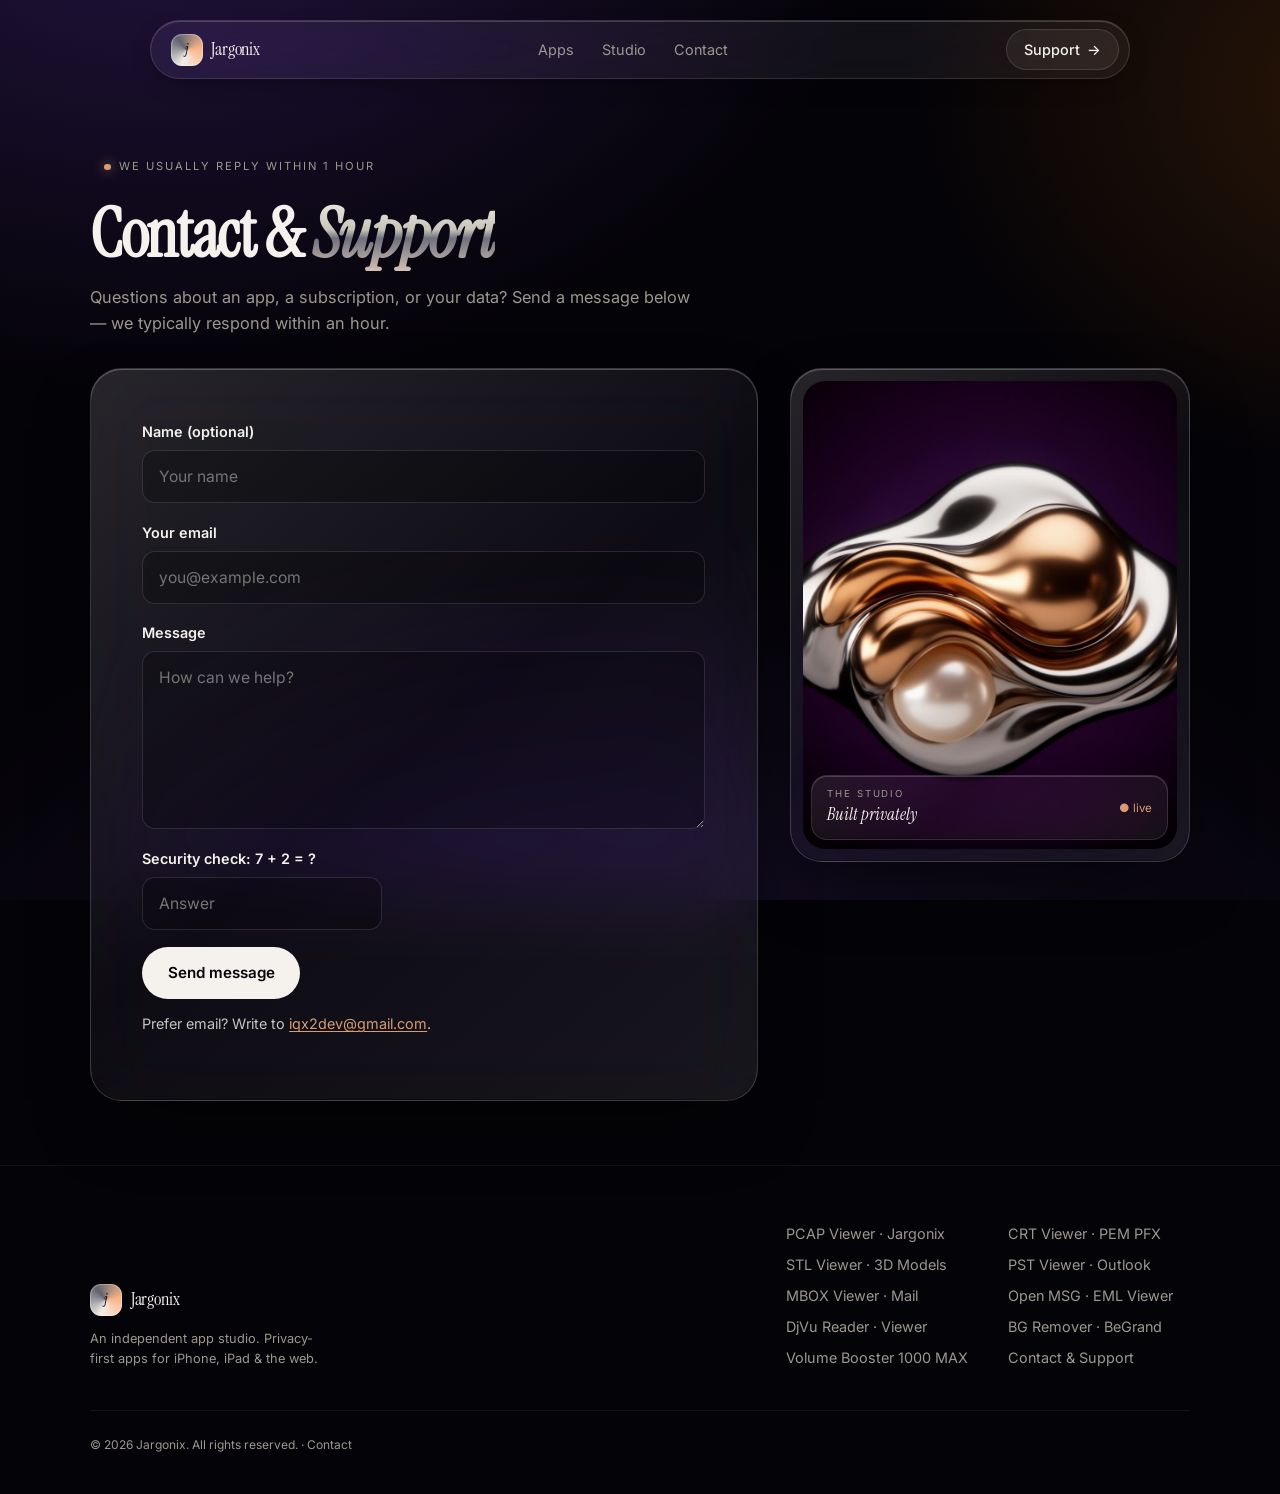
==== contact/index.html @ fec2a7f4 "Rebrand to Jargonix, /contact route, PCAP first, hero+contact visuals, hide email" ====
<!doctype html>
<html lang="en">
<head>
<meta charset="utf-8">
<meta name="viewport" content="width=device-width, initial-scale=1">
<title>Contact & Support — Jargonix</title>
<meta name="description" content="Get in touch with Jargonix for support, questions or feedback about any of our apps.">
<meta name="robots" content="noindex, noarchive, nofollow">
<link rel="preconnect" href="https://fonts.googleapis.com">
<link rel="preconnect" href="https://fonts.gstatic.com" crossorigin>
<link rel="stylesheet" href="https://fonts.googleapis.com/css2?family=Instrument+Serif:ital@0;1&family=Inter:wght@300;400;500;600;700&display=swap">
<link rel="stylesheet" href="/assets/style.css">
</head>
<body>
<div class="bg-ribbon" aria-hidden="true"></div><header class="nav"><div class="nav-inner glass-pill">
<a class="brand" href="/"><span class="brand-mark"><span>j</span></span><span class="brand-name">Jargonix</span></a>
<ul class="nav-links">
<li><a href="/#apps">Apps</a></li>
<li><a href="/#studio">Studio</a></li>
<li><a href="/contact/">Contact</a></li>
</ul>
<a class="nav-cta" href="/contact/">Support <span aria-hidden>→</span></a>
</div></header>
<main class="wrap">
<section class="page-hero">
<div class="eyebrow"><span class="dot"></span> We usually reply within 1 hour</div>
<h1 class="page-title">Contact &amp; <span class="text-chrome italic">Support</span></h1>
<p class="page-sub">Questions about an app, a subscription, or your data? Send a message below — we typically respond within an hour.</p>
</section>
<section class="contact-grid">
<div class="content glass-strong contact-form-card">
<form id="cform">
<div class="field"><label for="name">Name (optional)</label><input id="name" name="name" type="text" placeholder="Your name"></div>
<div class="field"><label for="email">Your email</label><input id="email" name="email" type="email" required placeholder="you@example.com"></div>
<div class="field"><label for="message">Message</label><textarea id="message" name="message" rows="6" required placeholder="How can we help?"></textarea></div>
<div class="field" style="max-width:240px"><label for="captcha">Security check: 7 + 2 = ?</label><input id="captcha" name="captcha" type="number" required placeholder="Answer"></div>
<button class="btn-solid" id="cbtn" type="submit">Send message</button>
<div class="form-status" id="cstatus"></div>
</form>
<p class="contact-alt">Prefer email? Write to <span id="email-slot">our team</span>.</p>
</div>
<aside class="contact-visual hero-right">
<div class="hero-frame glass-strong">
<img src="/assets/img/hero-chrome.jpg" alt="Liquid chrome sculpture" width="1280" height="1536" loading="eager">
<div class="hero-frame-label glass">
<div><div class="mini">The studio</div><div class="ser">Built privately</div></div>
<div class="live">● live</div>
</div>
</div>
</aside>
</section>
</main><footer class="footer"><div class="wrap">
<div class="footer-top">
<div>
<a class="brand" href="/"><span class="brand-mark"><span>j</span></span><span class="brand-name">Jargonix</span></a>
<p>An independent app studio. Privacy-first apps for iPhone, iPad & the web.</p>
</div>
<nav class="footer-links">
<a href="/pcap-file-viewer-reader/">PCAP Viewer · Jargonix</a>
<a href="/crt-viewer-pem-cer-reader/">CRT Viewer · PEM PFX</a>
<a href="/stl-viewer-model-file-reader/">STL Viewer · 3D Models</a>
<a href="/pst-viewer-reader/">PST Viewer · Outlook</a>
<a href="/mbox-viewer-reader/">MBOX Viewer · Mail</a>
<a href="/open-msg-eml-viewer-reader/">Open MSG · EML Viewer</a>
<a href="/djvu-reader-viewer/">DjVu Reader · Viewer</a>
<a href="/photoprep-passport-white-bg/">BG Remover · BeGrand</a>
<a href="/volume-booster-1000-max/">Volume Booster 1000 MAX</a>
<a href="/contact/">Contact &amp; Support</a>
</nav>
</div>
<div class="footer-copy">© 2026 Jargonix. All rights reserved. · <a href="/contact/">Contact</a></div>
</div></footer>
<script>
var WORKER_URL = "";
// e-posta HTML'de yok; parçalardan JS ile kuruluyor (spam/scraper koruması)
var ADDR = "iqx2dev" + String.fromCharCode(64) + "gmail.com";
var slot = document.getElementById('email-slot');
if (slot) slot.innerHTML = '<a href="mailto:'+ADDR+'">'+ADDR+'</a>';

var f = document.getElementById('cform');
var st = document.getElementById('cstatus');
var btn = document.getElementById('cbtn');
function mailtoFallback(name, email, msg){
  window.location.href = 'mailto:'+ADDR+'?subject='+encodeURIComponent('Jargonix support — '+email)
    +'&body='+encodeURIComponent(msg+'\n\nFrom: '+name+' <'+email+'>');
}
f.addEventListener('submit', async function(e){
  e.preventDefault();
  st.className = 'form-status';
  if (document.getElementById('captcha').value.trim() !== '9') {
    st.className='form-status err'; st.textContent='Security check failed. 7 + 2 = 9.'; return;
  }
  var name = document.getElementById('name').value || '—';
  var email = document.getElementById('email').value;
  var msg = document.getElementById('message').value;
  var text = '📩 Jargonix contact\n\nName: '+name+'\nEmail: '+email+'\n\n'+msg;
  btn.disabled = true; var old = btn.textContent; btn.textContent = 'Sending…';
  try {
    if (!WORKER_URL) throw new Error('no-worker');
    var r = await fetch(WORKER_URL, { method:'POST', headers:{'Content-Type':'application/json'},
      body: JSON.stringify({ name:name, email:email, message:msg }) });
    var j = await r.json();
    if (!j.ok) throw new Error('relay');
    st.className='form-status ok'; st.textContent='Thanks! Your message has been sent.'; f.reset();
  } catch (err) {
    mailtoFallback(name, email, msg);
    st.className='form-status ok'; st.textContent='Opening your email app…';
  } finally { btn.disabled = false; btn.textContent = old; }
});
</script>
</body></html>
---- assets/style.css ----
/* ==========================================================================
   Apperium — Liquid Chrome design system (static port of the React/Tailwind theme)
   Obsidian base · pearl chrome · bronze warmth · deep violet undertone.
   ========================================================================== */

:root {
  --background: oklch(0.14 0.018 295);
  --foreground: oklch(0.96 0.005 90);
  --card: oklch(0.18 0.02 295);
  --muted-foreground: oklch(0.68 0.015 90);
  --bronze: oklch(0.74 0.09 55);
  --pearl: oklch(0.96 0.008 80);
  --chrome: oklch(0.9 0.012 90);
  --border: oklch(1 0 0 / 10%);
  --radius: 1.25rem;

  --font-serif: "Instrument Serif", ui-serif, Georgia, serif;
  --font-sans: "Inter", ui-sans-serif, system-ui, sans-serif;
}

* { box-sizing: border-box; border-color: var(--border); }

html, body {
  margin: 0;
  padding: 0;
  background:
    radial-gradient(1200px 800px at 12% -10%, oklch(0.32 0.12 295 / 0.55), transparent 60%),
    radial-gradient(900px 700px at 110% 10%, oklch(0.42 0.1 55 / 0.35), transparent 55%),
    radial-gradient(1400px 900px at 50% 120%, oklch(0.28 0.09 295 / 0.5), transparent 60%),
    oklch(0.1 0.018 295);
  background-attachment: fixed;
  color: var(--foreground);
  font-family: var(--font-sans);
  -webkit-font-smoothing: antialiased;
  font-size: 16px;
  line-height: 1.6;
  scroll-behavior: smooth;
}

::selection { background: oklch(0.74 0.09 55 / 0.4); color: oklch(0.98 0 0); }

a { color: inherit; text-decoration: none; }

/* ---------- Glass utilities ---------- */
.glass {
  background: linear-gradient(135deg, oklch(1 0 0 / 0.09), oklch(1 0 0 / 0.03) 40%, oklch(1 0 0 / 0.06));
  backdrop-filter: blur(28px) saturate(180%);
  -webkit-backdrop-filter: blur(28px) saturate(180%);
  border: 1px solid oklch(1 0 0 / 0.12);
  box-shadow: inset 0 1px 0 oklch(1 0 0 / 0.18), inset 0 -1px 0 oklch(0 0 0 / 0.25), 0 20px 60px -20px oklch(0 0 0 / 0.6);
}
.glass-strong {
  background: linear-gradient(140deg, oklch(1 0 0 / 0.14), oklch(1 0 0 / 0.04) 50%, oklch(1 0 0 / 0.08));
  backdrop-filter: blur(40px) saturate(200%);
  -webkit-backdrop-filter: blur(40px) saturate(200%);
  border: 1px solid oklch(1 0 0 / 0.16);
  box-shadow: inset 0 1px 0 oklch(1 0 0 / 0.25), inset 0 -1px 0 oklch(0 0 0 / 0.3), 0 30px 80px -30px oklch(0 0 0 / 0.7);
}
.glass-pill {
  background: oklch(1 0 0 / 0.06);
  backdrop-filter: blur(20px) saturate(160%);
  -webkit-backdrop-filter: blur(20px) saturate(160%);
  border: 1px solid oklch(1 0 0 / 0.12);
  box-shadow: inset 0 1px 0 oklch(1 0 0 / 0.18), 0 8px 24px -10px oklch(0 0 0 / 0.5);
}

.text-chrome {
  background: linear-gradient(180deg, oklch(0.98 0.005 80) 0%, oklch(0.82 0.015 90) 45%, oklch(0.55 0.02 280) 55%, oklch(0.88 0.04 60) 100%);
  -webkit-background-clip: text; background-clip: text; color: transparent;
}
.text-bronze {
  background: linear-gradient(180deg, oklch(0.85 0.1 60), oklch(0.62 0.11 45));
  -webkit-background-clip: text; background-clip: text; color: transparent;
}
.serif { font-family: var(--font-serif); }
.italic { font-style: italic; }

/* ---------- Layout ---------- */
.wrap { width: min(92%, 1100px); margin: 0 auto; }
.narrow { width: min(92%, 820px); margin: 0 auto; }

/* ---------- Nav ---------- */
.nav {
  position: fixed; left: 50%; top: 1.25rem; transform: translateX(-50%);
  z-index: 50; width: min(92%, 980px);
}
.nav-inner {
  display: flex; align-items: center; justify-content: space-between;
  border-radius: 999px; padding: 0.5rem 0.6rem 0.5rem 1.25rem;
}
.brand { display: flex; align-items: center; gap: 0.55rem; }
.brand-mark {
  width: 2rem; height: 2rem; border-radius: 0.7rem; display: inline-flex;
  align-items: center; justify-content: center; position: relative; overflow: hidden;
  background: conic-gradient(from 200deg at 50% 50%, oklch(0.95 0.01 80), oklch(0.5 0.02 280), oklch(0.82 0.1 55), oklch(0.95 0.01 80));
  box-shadow: inset 0 0 0 1px oklch(1 0 0 / 0.3);
}
.brand-mark span { font-family: var(--font-serif); font-style: italic; font-size: 0.85rem; color: oklch(0.15 0.02 295); }
.brand-name { font-family: var(--font-serif); font-size: 1.15rem; letter-spacing: -0.01em; color: var(--pearl); }
.nav-links { display: none; gap: 1.75rem; list-style: none; margin: 0; padding: 0; font-size: 0.9rem; color: var(--muted-foreground); }
.nav-links a:hover { color: var(--pearl); }
.nav-cta {
  display: inline-flex; align-items: center; gap: 0.4rem; border-radius: 999px;
  padding: 0.5rem 1.1rem; font-size: 0.9rem; font-weight: 500; color: var(--pearl);
  background: oklch(1 0 0 / 0.06); border: 1px solid oklch(1 0 0 / 0.12);
}
.nav-cta:hover { background: oklch(1 0 0 / 0.12); }
@media (min-width: 768px) { .nav-links { display: flex; } }

/* ---------- Page hero (legal/app pages) ---------- */
.page-hero { padding: 9.5rem 0 2rem; }
.eyebrow {
  display: inline-flex; align-items: center; gap: 0.5rem; border-radius: 999px;
  padding: 0.35rem 0.9rem; font-size: 0.7rem; text-transform: uppercase; letter-spacing: 0.18em;
  color: var(--muted-foreground);
}
.eyebrow .dot { width: 0.4rem; height: 0.4rem; border-radius: 999px; background: var(--bronze); box-shadow: 0 0 12px oklch(0.74 0.09 55 / 0.8); }
.page-title { font-family: var(--font-serif); font-size: clamp(2.4rem, 6vw, 4.2rem); line-height: 1.0; letter-spacing: -0.02em; color: var(--pearl); margin: 1.2rem 0 0; }
.page-sub { max-width: 60ch; color: var(--muted-foreground); margin: 1rem 0 0; font-size: 1.02rem; }

/* ---------- Content card (legal text) ---------- */
.content { border-radius: 2rem; padding: clamp(1.5rem, 4vw, 3.25rem); margin: 1.5rem 0 4rem; }
.content > *:first-child { margin-top: 0; }
.content h1 { font-family: var(--font-serif); font-size: 2rem; color: var(--pearl); letter-spacing: -0.01em; margin: 2.6rem 0 1rem; line-height: 1.15; }
.content h2 { font-family: var(--font-serif); font-size: 1.6rem; color: var(--pearl); margin: 2.4rem 0 0.9rem; padding-top: 1.6rem; border-top: 1px solid oklch(1 0 0 / 0.08); line-height: 1.2; }
.content h2:first-of-type { border-top: none; padding-top: 0; }
.content h3 { font-family: var(--font-serif); font-size: 1.28rem; color: var(--chrome); margin: 1.8rem 0 0.6rem; }
.content h4 { font-size: 0.95rem; font-weight: 600; color: var(--bronze); text-transform: uppercase; letter-spacing: 0.06em; margin: 1.4rem 0 0.5rem; }
.content h1 a, .content h2 a, .content h3 a { color: inherit; }
.content p { color: oklch(0.82 0.01 90); margin: 0.85rem 0; }
.content a { color: var(--bronze); text-decoration: underline; text-underline-offset: 2px; }
.content a:hover { color: var(--pearl); }
.content ul, .content ol { color: oklch(0.82 0.01 90); padding-left: 1.3rem; margin: 0.85rem 0; }
.content li { margin: 0.4rem 0; }
.content li::marker { color: var(--bronze); }
.content strong, .content b { color: var(--pearl); font-weight: 600; }
.content hr { border: none; height: 1px; background: linear-gradient(90deg, transparent, oklch(1 0 0 / 0.18), transparent); margin: 2.5rem 0; }
.content blockquote { border-left: 3px solid var(--bronze); margin: 1.4rem 0; padding: 0.4rem 0 0.4rem 1.2rem; color: oklch(0.78 0.01 90); }
.content blockquote h2 { border-top: none; padding-top: 0; }
.content img { max-width: 100%; height: auto; border-radius: 1rem; border: 1px solid oklch(1 0 0 / 0.12); margin: 1.4rem 0; box-shadow: 0 18px 40px -18px oklch(0 0 0 / 0.6); }
.content code { background: oklch(1 0 0 / 0.08); border-radius: 0.4rem; padding: 0.1rem 0.4rem; font-size: 0.9em; }

/* ---------- Homepage ---------- */
.home-hero { padding: 11rem 0 3rem; text-align: left; }
.home-hero h1 { font-family: var(--font-serif); font-size: clamp(3rem, 8vw, 6rem); line-height: 0.95; letter-spacing: -0.02em; margin: 1.4rem 0 0; }
.home-hero h1 .l1 { display: block; color: var(--pearl); }
.home-hero h1 .l2 { display: block; font-style: italic; }
.home-hero p { max-width: 52ch; color: var(--muted-foreground); margin: 1.4rem 0 0; font-size: 1.05rem; }

.section-label { display: flex; align-items: center; gap: 0.75rem; font-size: 0.72rem; text-transform: uppercase; letter-spacing: 0.22em; color: var(--muted-foreground); }
.section-label .idx { color: var(--bronze); }
.section-label .line { height: 1px; width: 2.5rem; background: linear-gradient(90deg, oklch(1 0 0 / 0.3), transparent); }

.apps { padding: 2rem 0 5rem; }
.apps h2 { font-family: var(--font-serif); font-size: clamp(2rem,4vw,3rem); color: var(--pearl); letter-spacing: -0.01em; margin: 1.4rem 0 0; max-width: 18ch; line-height: 1.0; }
.app-grid { display: grid; grid-template-columns: 1fr; gap: 1.25rem; margin-top: 2.5rem; }
@media (min-width: 640px) { .app-grid { grid-template-columns: 1fr 1fr; } }
@media (min-width: 1000px) { .app-grid { grid-template-columns: 1fr 1fr 1fr; } }

.app-card { border-radius: 1.5rem; padding: 1.4rem; display: flex; flex-direction: column; transition: transform 0.4s ease; }
.app-card:hover { transform: translateY(-4px); }
.app-thumb { aspect-ratio: 16/10; border-radius: 1rem; position: relative; overflow: hidden; border: 1px solid oklch(1 0 0 / 0.2); display: flex; align-items: flex-end; padding: 0.8rem; }
.app-thumb .cat { font-size: 0.62rem; text-transform: uppercase; letter-spacing: 0.16em; color: var(--pearl); background: oklch(0 0 0 / 0.35); padding: 0.25rem 0.6rem; border-radius: 999px; backdrop-filter: blur(8px); }
.app-card h3 { font-family: var(--font-serif); font-size: 1.55rem; color: var(--pearl); margin: 1rem 0 0; line-height: 1.05; }
.app-card .tag { color: var(--muted-foreground); font-size: 0.9rem; margin: 0.4rem 0 0; flex: 1; }
.app-actions { display: flex; flex-wrap: wrap; gap: 0.5rem; margin-top: 1.1rem; }
.btn-line { display: inline-flex; align-items: center; gap: 0.4rem; border-radius: 999px; border: 1px solid oklch(1 0 0 / 0.12); background: oklch(1 0 0 / 0.05); padding: 0.55rem 0.95rem; font-size: 0.82rem; color: var(--pearl); }
.btn-line:hover { background: oklch(1 0 0 / 0.1); border-color: oklch(1 0 0 / 0.25); }

/* ---------- Contact ---------- */
.field { display: flex; flex-direction: column; gap: 0.45rem; margin-bottom: 1.1rem; }
.field label { font-size: 0.9rem; font-weight: 600; color: var(--pearl); }
.field input, .field textarea {
  background: oklch(0 0 0 / 0.25); border: 1px solid oklch(1 0 0 / 0.12); border-radius: 0.8rem;
  padding: 0.8rem 1rem; color: #fff; font: inherit; font-size: 0.98rem;
}
.field input:focus, .field textarea:focus { outline: none; border-color: var(--bronze); box-shadow: 0 0 0 3px oklch(0.74 0.09 55 / 0.18); }
.btn-solid { display: inline-flex; align-items: center; justify-content: center; gap: 0.5rem; border: none; cursor: pointer; border-radius: 999px; background: var(--pearl); color: oklch(0.12 0.02 295); padding: 0.85rem 1.6rem; font: inherit; font-weight: 600; font-size: 0.95rem; transition: transform 0.2s ease; }
.btn-solid:hover { transform: translateY(-2px); }
.btn-solid:disabled { opacity: 0.6; cursor: not-allowed; transform: none; }
.form-status { margin-top: 1rem; padding: 0.85rem 1rem; border-radius: 0.8rem; font-size: 0.9rem; display: none; }
.form-status.ok { display: block; background: oklch(0.74 0.12 150 / 0.15); color: oklch(0.85 0.12 150); border: 1px solid oklch(0.74 0.12 150 / 0.3); }
.form-status.err { display: block; background: oklch(0.62 0.22 25 / 0.15); color: oklch(0.78 0.18 25); border: 1px solid oklch(0.62 0.22 25 / 0.3); }
.support-row { display: flex; flex-wrap: wrap; gap: 0.75rem; margin: 1.5rem 0 0; }

/* ---------- Background ribbon (faint liquid-chrome) ---------- */
.bg-ribbon {
  position: fixed; inset: 0; z-index: -1; pointer-events: none; opacity: 0.35;
  background-image: url("/assets/img/chrome-ribbon.jpg"); background-size: cover; background-position: center;
  -webkit-mask-image: radial-gradient(ellipse 85% 60% at 50% 28%, #000 28%, transparent 74%);
  mask-image: radial-gradient(ellipse 85% 60% at 50% 28%, #000 28%, transparent 74%);
}

/* ---------- Hero with side visual ---------- */
.hero-grid { display: grid; grid-template-columns: 1fr; gap: 2.5rem; align-items: center; }
@media (min-width: 980px) { .hero-grid { grid-template-columns: 1.1fr 0.9fr; gap: 3rem; } }
.hero-left h1 { font-family: var(--font-serif); font-size: clamp(3rem, 8vw, 6rem); line-height: 0.95; letter-spacing: -0.02em; margin: 1.3rem 0 0; }
.hero-left h1 .l1 { display: block; color: var(--pearl); }
.hero-left h1 .l2 { display: block; font-style: italic; }
.hero-left p { max-width: 48ch; color: var(--muted-foreground); margin: 1.3rem 0 0; font-size: 1.04rem; }

.hero-right { position: relative; }
.hero-frame { border-radius: 2rem; padding: 0.75rem; position: relative; max-width: 460px; margin: 0 auto; }
.hero-frame > img { display: block; width: 100%; height: auto; aspect-ratio: 5/6; object-fit: cover; border-radius: 1.4rem; }
.hero-frame-label { position: absolute; left: 1.3rem; right: 1.3rem; bottom: 1.3rem; display: flex; align-items: center; justify-content: space-between; border-radius: 1rem; padding: 0.65rem 0.95rem; }
.hero-frame-label .mini { font-size: 0.6rem; text-transform: uppercase; letter-spacing: 0.2em; color: var(--muted-foreground); }
.hero-frame-label .ser { font-family: var(--font-serif); font-style: italic; color: var(--pearl); font-size: 1.05rem; }
.hero-frame-label .live { color: var(--bronze); font-size: 0.72rem; }
.hero-float { position: absolute; right: -0.4rem; bottom: -0.9rem; border-radius: 1rem; padding: 0.6rem 0.95rem; }
.hero-float .mini { font-size: 0.6rem; text-transform: uppercase; letter-spacing: 0.2em; color: var(--muted-foreground); }
.hero-float .ser2 { margin-top: 0.15rem; font-size: 0.95rem; color: var(--pearl); }
@media (max-width: 980px) { .hero-float { display: none; } }

@keyframes float-slow { 0%,100% { transform: translate3d(0,0,0) rotate(0deg); } 50% { transform: translate3d(0,-16px,0) rotate(2deg); } }
.animate-float { animation: float-slow 12s ease-in-out infinite; }

/* ---------- Contact two-column ---------- */
.contact-grid { display: grid; grid-template-columns: 1fr; gap: 2rem; align-items: start; margin-bottom: 4rem; }
@media (min-width: 980px) { .contact-grid { grid-template-columns: 1.25fr 0.75fr; } }
.contact-form-card { max-width: none; margin: 0; }
.contact-alt { color: var(--muted-foreground); font-size: 0.9rem; margin: 1.4rem 0 0; }
.contact-alt a { color: var(--bronze); text-decoration: underline; text-underline-offset: 2px; }
.contact-visual .hero-frame > img { aspect-ratio: 4/5; }

/* ---------- Footer ---------- */
.footer { border-top: 1px solid oklch(1 0 0 / 0.06); padding: 3.5rem 0 2.5rem; margin-top: 2rem; }
.footer-top { display: flex; flex-direction: column; gap: 2rem; justify-content: space-between; }
@media (min-width: 640px) { .footer-top { flex-direction: row; align-items: flex-end; } }
.footer p { color: var(--muted-foreground); font-size: 0.8rem; max-width: 30ch; margin: 0.8rem 0 0; }
.footer-links { display: grid; grid-template-columns: 1fr 1fr; gap: 0.5rem 2.5rem; font-size: 0.9rem; color: var(--muted-foreground); }
.footer-links a:hover { color: var(--pearl); }
.footer-copy { color: var(--muted-foreground); font-size: 0.75rem; border-top: 1px solid oklch(1 0 0 / 0.06); margin-top: 2.5rem; padding-top: 1.5rem; }
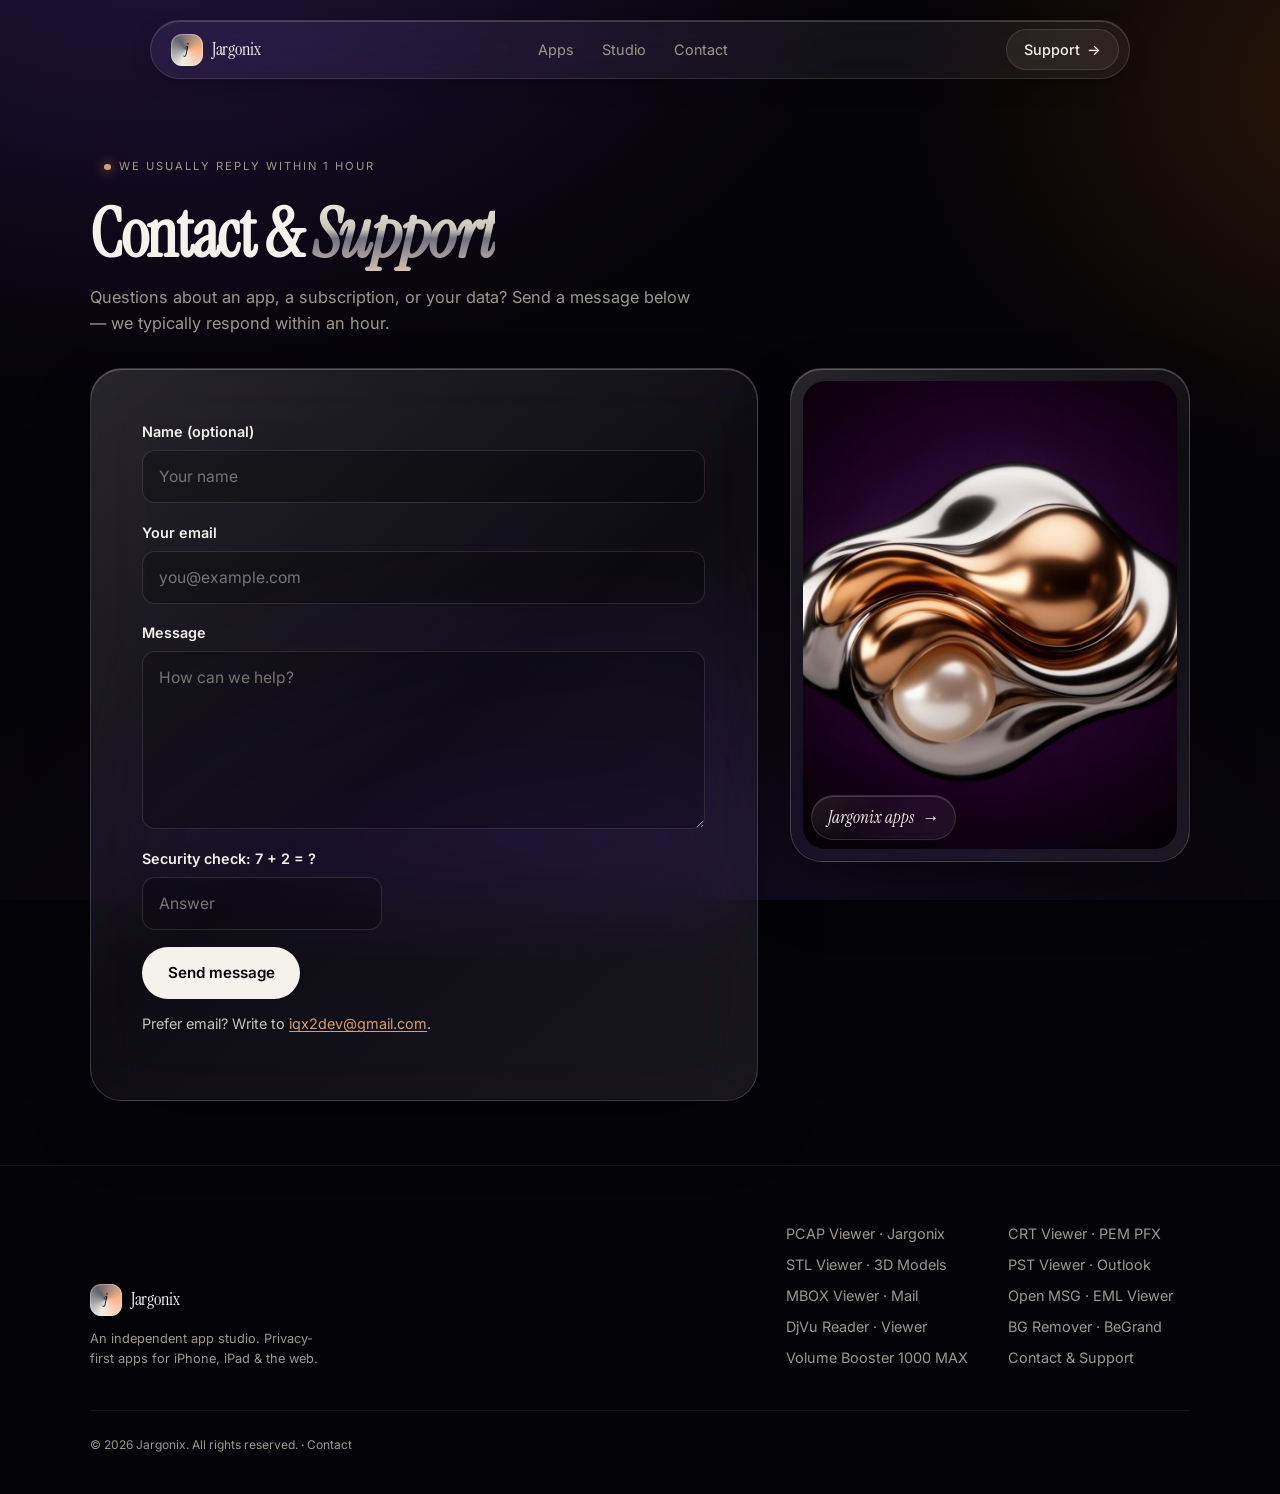
==== commit 475f915d: "App Store links for all apps, clickable card titles (no thumbs), Jargonix PCAP hero tag, Telegram vi" ====
--- a/contact/index.html
+++ b/contact/index.html
@@ -42,10 +42,7 @@
 <aside class="contact-visual hero-right">
 <div class="hero-frame glass-strong">
 <img src="/assets/img/hero-chrome.jpg" alt="Liquid chrome sculpture" width="1280" height="1536" loading="eager">
-<div class="hero-frame-label glass">
-<div><div class="mini">The studio</div><div class="ser">Built privately</div></div>
-<div class="live">● live</div>
-</div>
+<a class="hero-frame-tag glass" href="/">Jargonix apps <span aria-hidden>→</span></a>
 </div>
 </aside>
 </section>
@@ -71,8 +68,7 @@
 <div class="footer-copy">© 2026 Jargonix. All rights reserved. · <a href="/contact/">Contact</a></div>
 </div></footer>
 <script>
-var WORKER_URL = "";
-// e-posta HTML'de yok; parçalardan JS ile kuruluyor (spam/scraper koruması)
+var WORKER_URL = "https://jargonix-contact.austaustoronyo.workers.dev";
 var ADDR = "iqx2dev" + String.fromCharCode(64) + "gmail.com";
 var slot = document.getElementById('email-slot');
 if (slot) slot.innerHTML = '<a href="mailto:'+ADDR+'">'+ADDR+'</a>';
@@ -93,7 +89,6 @@
   var name = document.getElementById('name').value || '—';
   var email = document.getElementById('email').value;
   var msg = document.getElementById('message').value;
-  var text = '📩 Jargonix contact\n\nName: '+name+'\nEmail: '+email+'\n\n'+msg;
   btn.disabled = true; var old = btn.textContent; btn.textContent = 'Sending…';
   try {
     if (!WORKER_URL) throw new Error('no-worker');
@@ -101,7 +96,7 @@
       body: JSON.stringify({ name:name, email:email, message:msg }) });
     var j = await r.json();
     if (!j.ok) throw new Error('relay');
-    st.className='form-status ok'; st.textContent='Thanks! Your message has been sent.'; f.reset();
+    st.className='form-status ok'; st.textContent='Thanks! Your message has been sent. We usually reply within an hour.'; f.reset();
   } catch (err) {
     mailtoFallback(name, email, msg);
     st.className='form-status ok'; st.textContent='Opening your email app…';
--- a/assets/style.css
+++ b/assets/style.css
@@ -222,6 +222,16 @@
 .contact-alt a { color: var(--bronze); text-decoration: underline; text-underline-offset: 2px; }
 .contact-visual .hero-frame > img { aspect-ratio: 4/5; }
 
+/* ---------- Hero frame tag (clickable label) ---------- */
+.hero-frame-tag { position: absolute; left: 1.3rem; bottom: 1.3rem; display: inline-flex; align-items: center; gap: 0.45rem; border-radius: 999px; padding: 0.5rem 1rem; color: var(--pearl); font-family: var(--font-serif); font-style: italic; font-size: 1.08rem; transition: color 0.2s; }
+.hero-frame-tag:hover { color: var(--bronze); }
+
+/* ---------- App cards (no thumbnail, clickable title) ---------- */
+.app-card .app-cat { font-size: 0.66rem; text-transform: uppercase; letter-spacing: 0.18em; color: var(--muted-foreground); }
+.app-card h3 { margin-top: 0.5rem; }
+.app-card h3 a { color: var(--pearl); transition: color 0.2s; }
+.app-card h3 a:hover { color: var(--bronze); }
+
 /* ---------- Footer ---------- */
 .footer { border-top: 1px solid oklch(1 0 0 / 0.06); padding: 3.5rem 0 2.5rem; margin-top: 2rem; }
 .footer-top { display: flex; flex-direction: column; gap: 2rem; justify-content: space-between; }
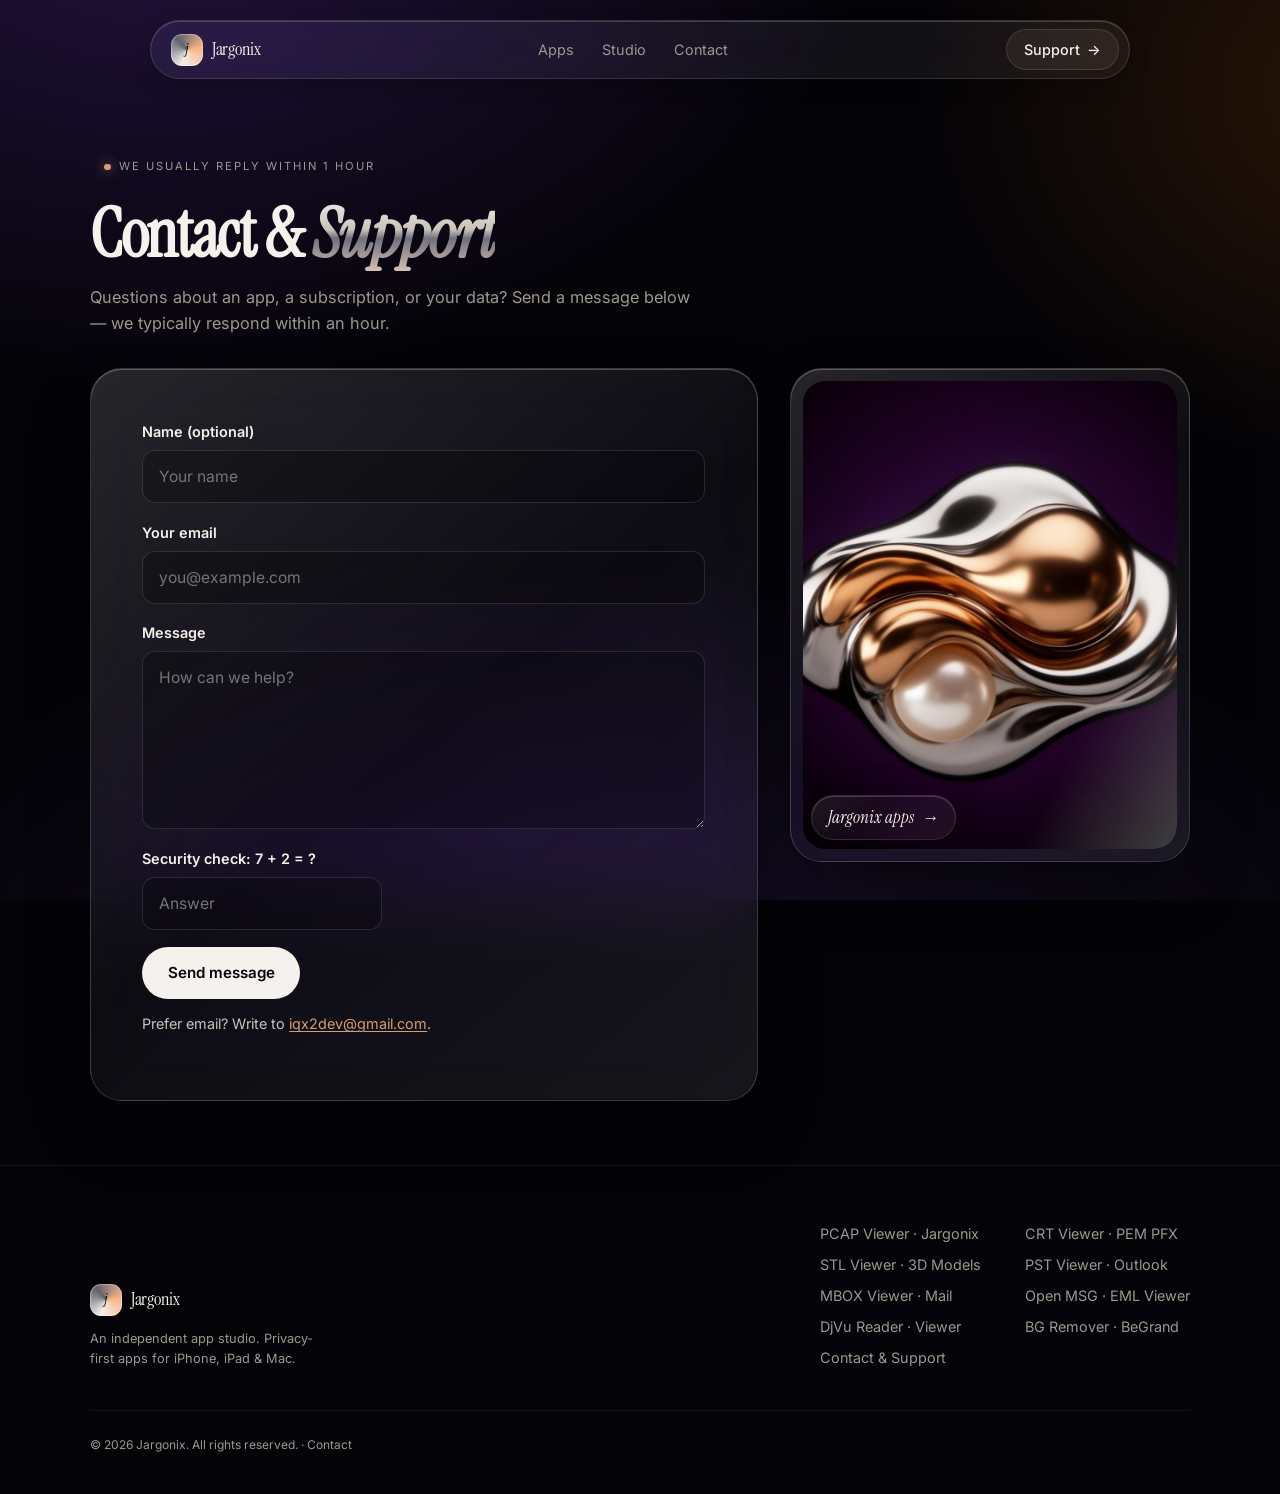
==== commit 9adf1513: "Remove watermarked screenshots, animate hero chrome, iPhone/iPad/Mac wording, drop Chrome extension" ====
--- a/contact/index.html
+++ b/contact/index.html
@@ -40,8 +40,8 @@
 <p class="contact-alt">Prefer email? Write to <span id="email-slot">our team</span>.</p>
 </div>
 <aside class="contact-visual hero-right">
-<div class="hero-frame glass-strong">
-<img src="/assets/img/hero-chrome.jpg" alt="Liquid chrome sculpture" width="1280" height="1536" loading="eager">
+<div class="hero-frame glass-strong animate-float">
+<div class="hero-img-wrap"><img src="/assets/img/hero-chrome.jpg" alt="Liquid chrome sculpture" width="1280" height="1536" loading="eager"><span class="hero-sheen" aria-hidden="true"></span></div>
 <a class="hero-frame-tag glass" href="/">Jargonix apps <span aria-hidden>→</span></a>
 </div>
 </aside>
@@ -50,7 +50,7 @@
 <div class="footer-top">
 <div>
 <a class="brand" href="/"><span class="brand-mark"><span>j</span></span><span class="brand-name">Jargonix</span></a>
-<p>An independent app studio. Privacy-first apps for iPhone, iPad & the web.</p>
+<p>An independent app studio. Privacy-first apps for iPhone, iPad & Mac.</p>
 </div>
 <nav class="footer-links">
 <a href="/pcap-file-viewer-reader/">PCAP Viewer · Jargonix</a>
@@ -61,7 +61,6 @@
 <a href="/open-msg-eml-viewer-reader/">Open MSG · EML Viewer</a>
 <a href="/djvu-reader-viewer/">DjVu Reader · Viewer</a>
 <a href="/photoprep-passport-white-bg/">BG Remover · BeGrand</a>
-<a href="/volume-booster-1000-max/">Volume Booster 1000 MAX</a>
 <a href="/contact/">Contact &amp; Support</a>
 </nav>
 </div>
--- a/assets/style.css
+++ b/assets/style.css
@@ -201,7 +201,12 @@
 
 .hero-right { position: relative; }
 .hero-frame { border-radius: 2rem; padding: 0.75rem; position: relative; max-width: 460px; margin: 0 auto; }
-.hero-frame > img { display: block; width: 100%; height: auto; aspect-ratio: 5/6; object-fit: cover; border-radius: 1.4rem; }
+.hero-img-wrap { position: relative; overflow: hidden; border-radius: 1.4rem; aspect-ratio: 5/6; }
+.hero-img-wrap img { display: block; width: 100%; height: 100%; object-fit: cover; transform-origin: 50% 50%; animation: chrome-drift 26s ease-in-out infinite alternate; will-change: transform; }
+.hero-sheen { position: absolute; inset: 0; pointer-events: none; mix-blend-mode: screen; background: linear-gradient(115deg, transparent 38%, oklch(1 0 0 / 0.22) 50%, transparent 62%); background-size: 250% 100%; animation: chrome-sheen 7.5s linear infinite; }
+@keyframes chrome-drift { 0% { transform: scale(1.05) rotate(0deg); } 100% { transform: scale(1.13) rotate(1.6deg); } }
+@keyframes chrome-sheen { 0% { background-position: 220% 0; } 100% { background-position: -120% 0; } }
+@media (prefers-reduced-motion: reduce) { .animate-float, .hero-img-wrap img, .hero-sheen { animation: none !important; } }
 .hero-frame-label { position: absolute; left: 1.3rem; right: 1.3rem; bottom: 1.3rem; display: flex; align-items: center; justify-content: space-between; border-radius: 1rem; padding: 0.65rem 0.95rem; }
 .hero-frame-label .mini { font-size: 0.6rem; text-transform: uppercase; letter-spacing: 0.2em; color: var(--muted-foreground); }
 .hero-frame-label .ser { font-family: var(--font-serif); font-style: italic; color: var(--pearl); font-size: 1.05rem; }
@@ -220,7 +225,7 @@
 .contact-form-card { max-width: none; margin: 0; }
 .contact-alt { color: var(--muted-foreground); font-size: 0.9rem; margin: 1.4rem 0 0; }
 .contact-alt a { color: var(--bronze); text-decoration: underline; text-underline-offset: 2px; }
-.contact-visual .hero-frame > img { aspect-ratio: 4/5; }
+.contact-visual .hero-img-wrap { aspect-ratio: 4/5; }
 
 /* ---------- Hero frame tag (clickable label) ---------- */
 .hero-frame-tag { position: absolute; left: 1.3rem; bottom: 1.3rem; display: inline-flex; align-items: center; gap: 0.45rem; border-radius: 999px; padding: 0.5rem 1rem; color: var(--pearl); font-family: var(--font-serif); font-style: italic; font-size: 1.08rem; transition: color 0.2s; }
